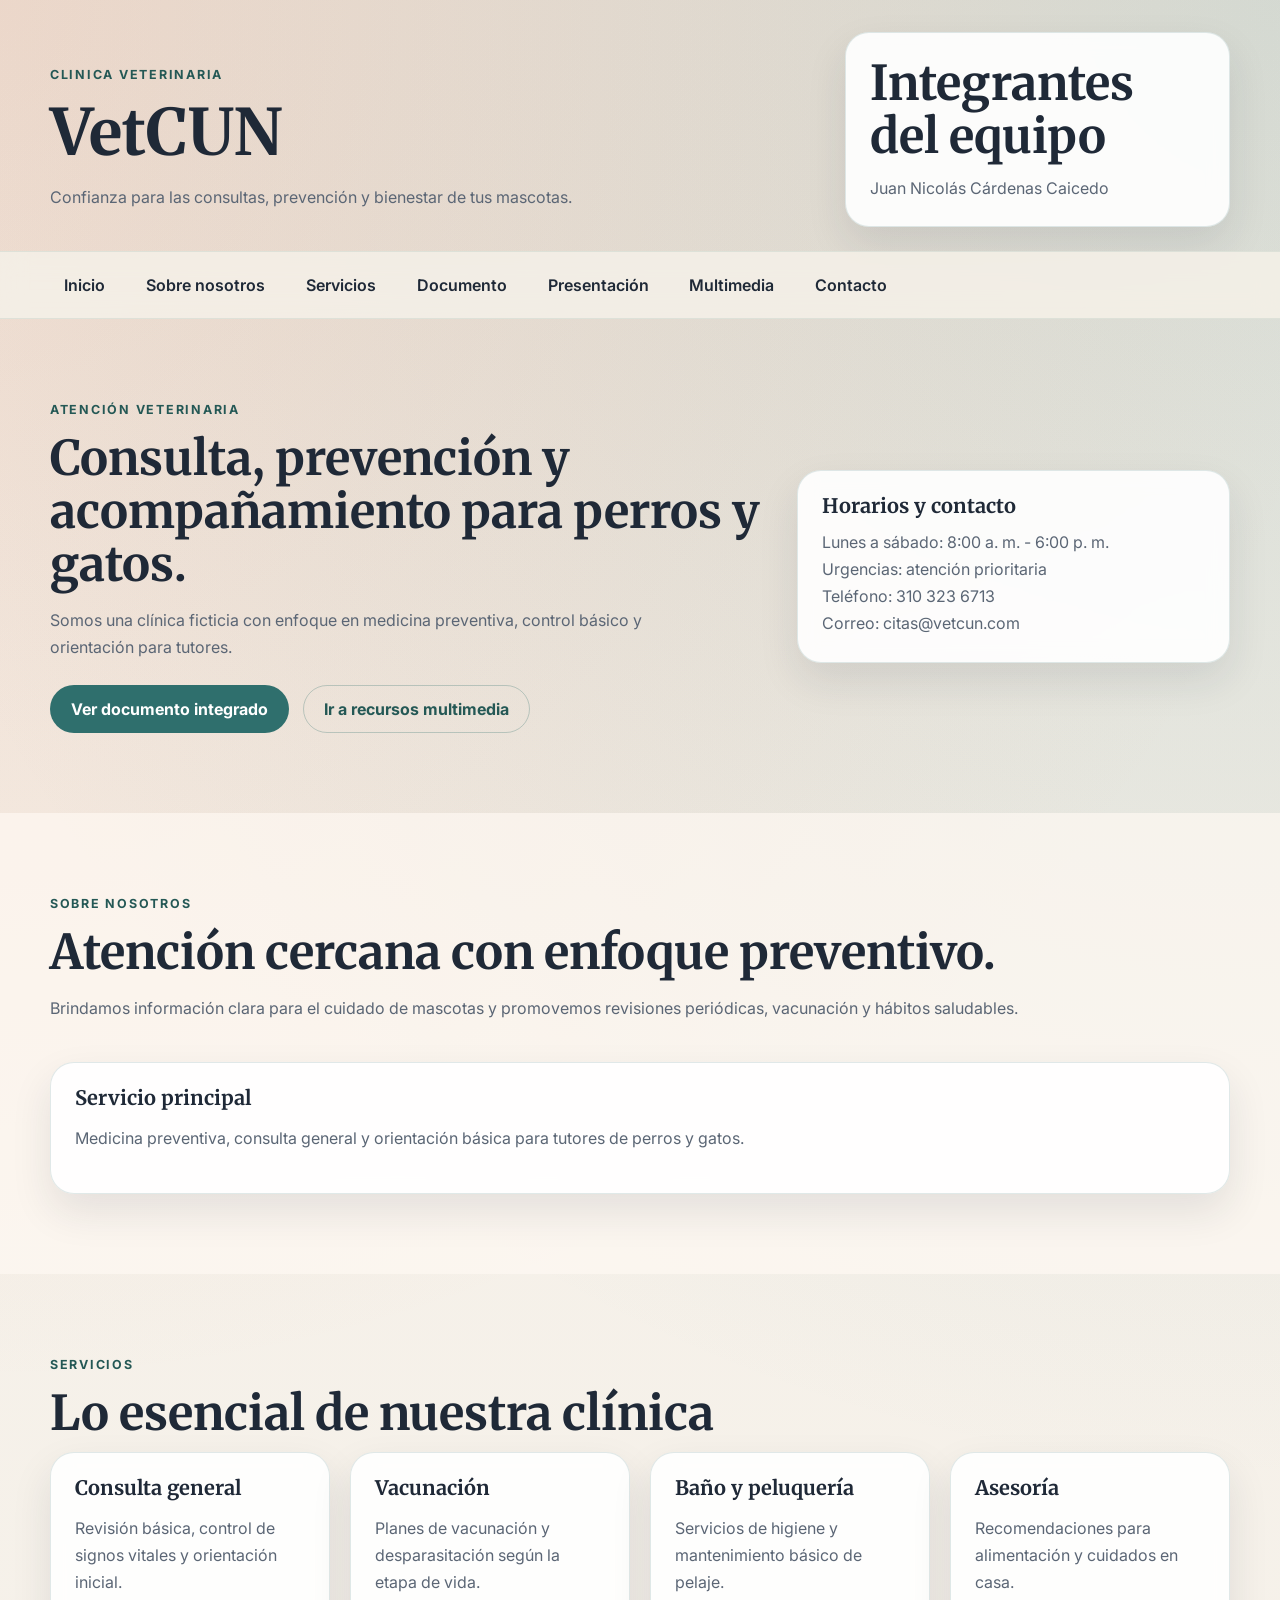
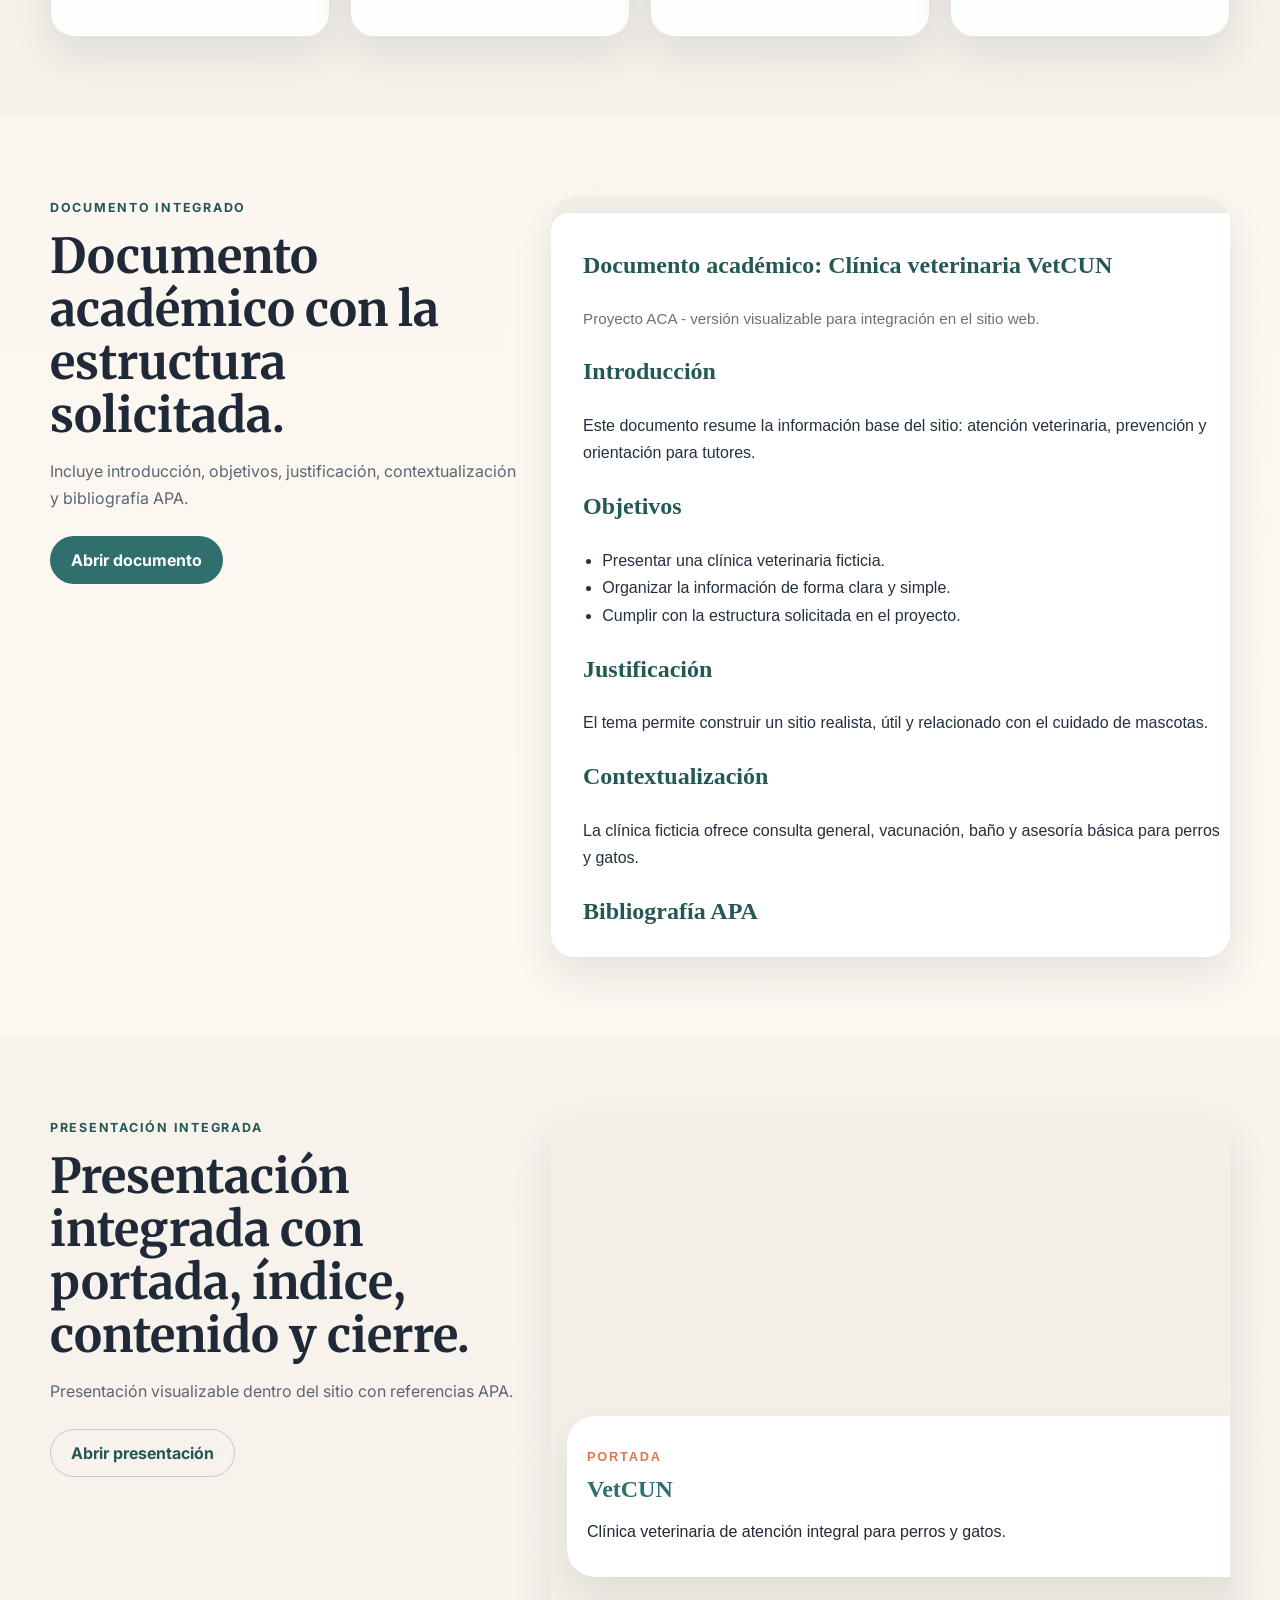
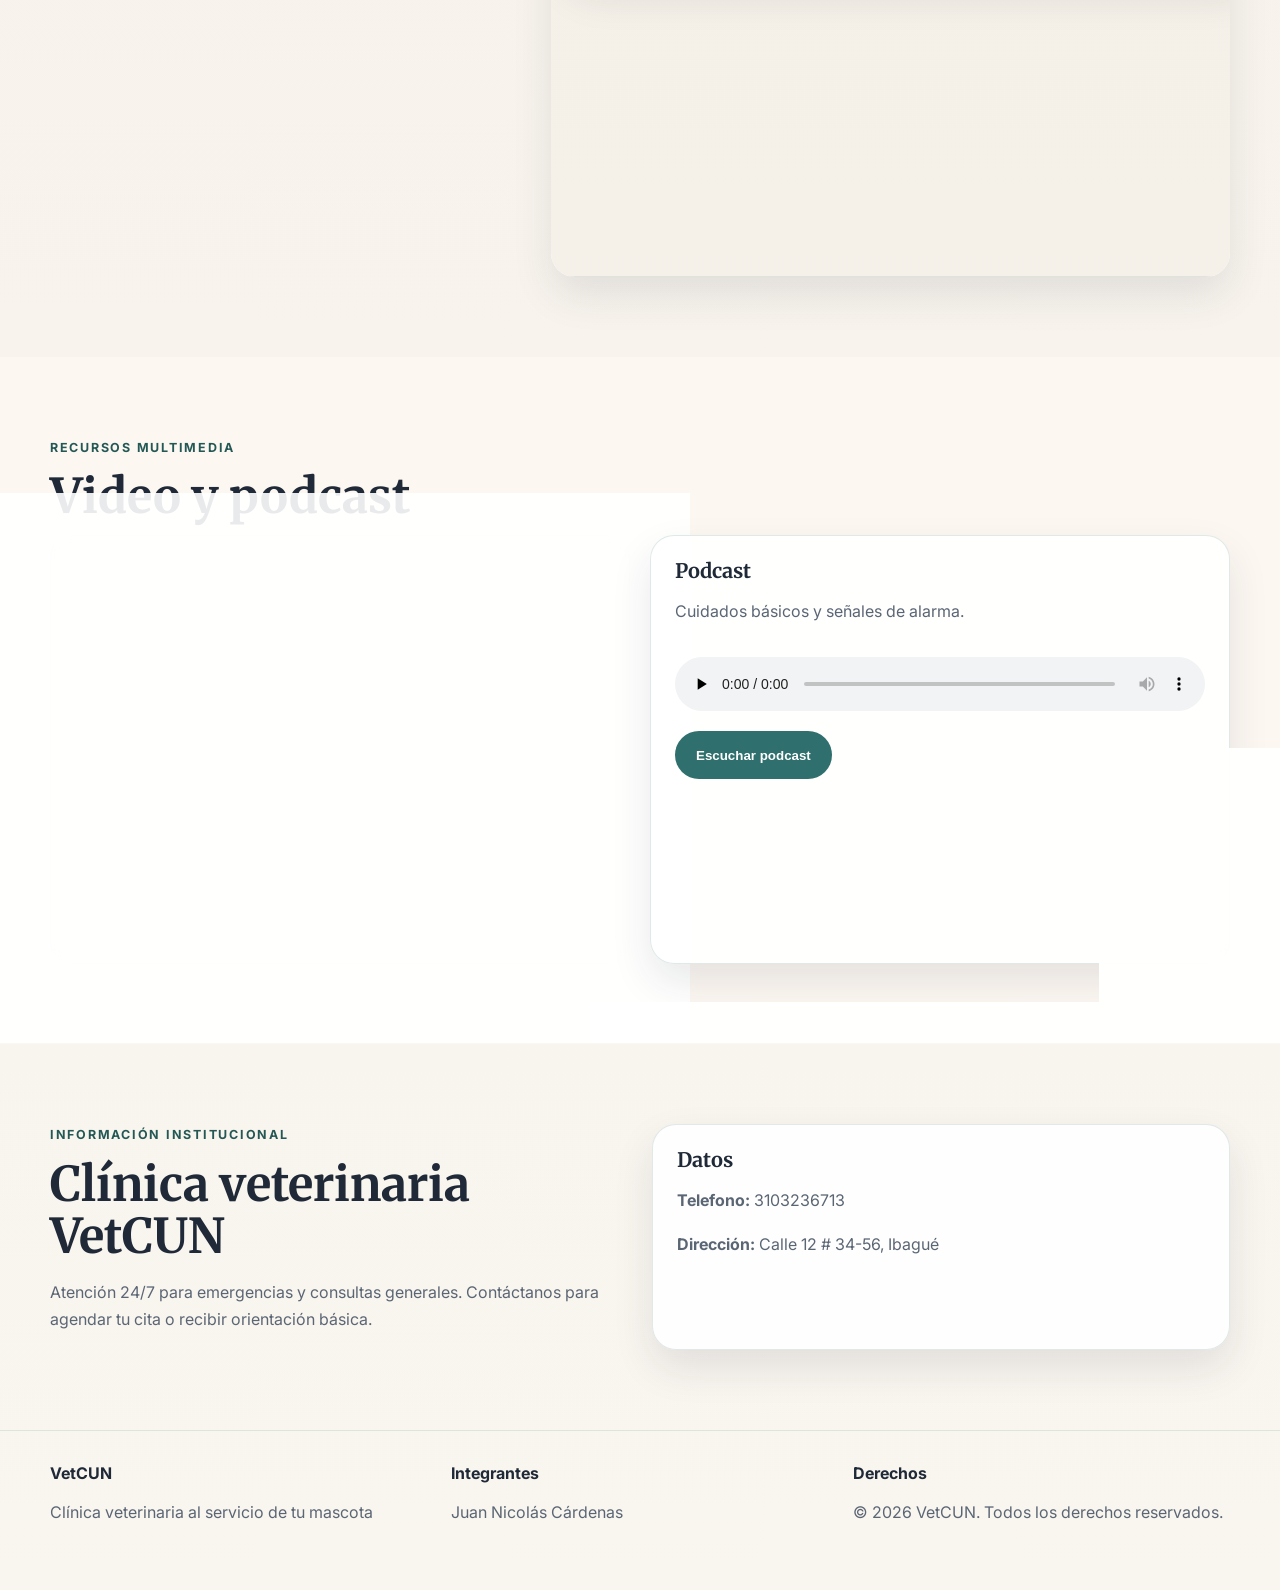
==== index.html @ 9d4de7c2 "Carga principal proyecto veterinario CUN" ====
<!DOCTYPE html>
<html lang="es">
<head>
  <meta charset="UTF-8">
  <meta name="viewport" content="width=device-width, initial-scale=1.0">
  <title>VetCUN - Bienestar Veterinario</title>
  <meta name="description" content="Sitio web single page sobre bienestar y cuidado veterinario, creado como proyecto académico.">
  <link rel="preconnect" href="https://fonts.googleapis.com">
  <link rel="preconnect" href="https://fonts.gstatic.com" crossorigin>
  <link href="https://fonts.googleapis.com/css2?family=Inter:wght@400;500;600;700;800&family=Merriweather:wght@700;900&display=swap" rel="stylesheet">
  <link rel="stylesheet" href="styles.css">
</head>
<body>
  <a class="skip-link" href="#contenido">Saltar al contenido principal</a>

  <header class="site-header">
    <div class="container header-grid">
      <div>
        <p class="eyebrow">CLINICA VETERINARIA</p>
        <h1>VetCUN</h1>
        <p class="header-subtitle">Confianza para las consultas, prevención y bienestar de tus mascotas.</p>
      </div>

      <div class="team-card">
        <h2>Integrantes del equipo</h2>
        <ul>
          <li>Juan Nicolás Cárdenas Caicedo</li>
        </ul>
      </div>
    </div>

    <nav class="site-nav" aria-label="Navegación principal">
      <div class="container nav-inner">
        <a href="#inicio">Inicio</a>
        <a href="#sobre">Sobre nosotros</a>
        <a href="#servicios">Servicios</a>
        <a href="#documento">Documento</a>
        <a href="#presentacion">Presentación</a>
        <a href="#multimedia">Multimedia</a>
        <a href="#contacto">Contacto</a>
      </div>
    </nav>
  </header>

  <main id="contenido">
    <section id="inicio" class="hero section">
      <div class="container hero-grid">
        <div class="hero-copy">
          <p class="section-label">Atención veterinaria</p>
          <h2>Consulta, prevención y acompañamiento para perros y gatos.</h2>
          <p>
            Somos una clínica ficticia con enfoque en medicina preventiva, control básico y orientación para tutores.
          </p>
          <div class="hero-actions">
            <a class="button button-primary" href="#documento">Ver documento integrado</a>
            <a class="button button-secondary" href="#multimedia">Ir a recursos multimedia</a>
          </div>
        </div>

        <aside class="hero-panel" aria-label="Resumen del proyecto">
          <h3>Horarios y contacto</h3>
          <ul>
            <li>Lunes a sábado: 8:00 a. m. - 6:00 p. m.</li>
            <li>Urgencias: atención prioritaria</li>
            <li>Teléfono: 310 323 6713</li>
            <li>Correo: citas@vetcun.com</li>
          </ul>
        </aside>
      </div>
    </section>

    <section id="sobre" class="section section-alt">
      <div class="container two-column">
        <div>
          <p class="section-label">Sobre nosotros</p>
          <h2>Atención cercana con enfoque preventivo.</h2>
          <p>
            Brindamos información clara para el cuidado de mascotas y promovemos revisiones periódicas, vacunación
            y hábitos saludables.
          </p>
        </div>
        <div class="info-card">
          <h3>Servicio principal</h3>
          <p>
            Medicina preventiva, consulta general y orientación básica para tutores de perros y gatos.
          </p>
        </div>
      </div>
    </section>

    <section id="servicios" class="section">
      <div class="container">
        <p class="section-label">Servicios</p>
        <h2>Lo esencial de nuestra clínica</h2>
        <div class="cards-grid compact-grid">
          <article class="card">
            <h3>Consulta general</h3>
            <p>Revisión básica, control de signos vitales y orientación inicial.</p>
          </article>
          <article class="card">
            <h3>Vacunación</h3>
            <p>Planes de vacunación y desparasitación según la etapa de vida.</p>
          </article>
          <article class="card">
            <h3>Baño y peluquería</h3>
            <p>Servicios de higiene y mantenimiento básico de pelaje.</p>
          </article>
          <article class="card">
            <h3>Asesoría</h3>
            <p>Recomendaciones para alimentación y cuidados en casa.</p>
          </article>
        </div>
      </div>
    </section>

    <section id="documento" class="section section-alt">
      <div class="container embedded-layout">
        <div>
          <p class="section-label">Documento integrado</p>
          <h2>Documento académico con la estructura solicitada.</h2>
          <p>
            Incluye introducción, objetivos, justificación, contextualización y bibliografía APA.
          </p>
          <div class="resource-actions">
            <a class="button button-primary" href="documento-academico.html" target="_blank" rel="noopener noreferrer">Abrir documento</a>
          </div>
        </div>
        <iframe title="Documento académico integrado" src="documento-academico.html"></iframe>
      </div>
    </section>

    <section id="presentacion" class="section">
      <div class="container embedded-layout alternate">
        <div>
          <p class="section-label">Presentación integrada</p>
          <h2>Presentación integrada con portada, índice, contenido y cierre.</h2>
          <p>
            Presentación visualizable dentro del sitio con referencias APA.
          </p>
          <div class="resource-actions">
            <a class="button button-secondary" href="presentacion.html" target="_blank" rel="noopener noreferrer">Abrir presentación</a>
          </div>
        </div>
        <iframe title="Presentación integrada" src="presentacion.html"></iframe>
      </div>
    </section>

    <section id="multimedia" class="section section-alt">
      <div class="container">
        <p class="section-label">Recursos multimedia</p>
        <h2>Video y podcast</h2>
        <div class="media-grid">
          <article class="media-card">
            <h3>Cuidados</h3>
            <p>Como cuidar tu mascota</p>
            <div class="video-wrapper">
              <iframe
                src="https://www.youtube.com/embed/CXzvdh4S7lk?si=jl5wc9fbbXl7BGQt"
                title="Video sobre cuidado veterinario"
                allow="accelerometer; autoplay; clipboard-write; encrypted-media; gyroscope; picture-in-picture"
                allowfullscreen></iframe>
            </div>
          </article>

          <article class="media-card">
            <h3>Podcast</h3>
            <p>Cuidados básicos y señales de alarma.</p>
            <audio controls preload="none">
              <source src="https://www.soundhelix.com/examples/mp3/SoundHelix-Song-1.mp3" type="audio/mpeg">
              Tu navegador no soporta el elemento de audio.
            </audio>
            <button class="button button-primary podcast-button" type="button" data-modal-open>Escuchar podcast</button>
          </article>
        </div>
      </div>
    </section>

    <section id="contacto" class="section">
      <div class="container contact-grid">
        <div>
          <p class="section-label">Información institucional</p>
          <h2>Clínica veterinaria VetCUN</h2>
          <p>
            Atención 24/7 para emergencias y consultas generales. Contáctanos para agendar tu cita o recibir orientación básica.
          </p>
        </div>
        <div class="info-card">
          <h3>Datos</h3>
          <p><strong>Telefono:</strong> 3103236713</p>
          <p><strong>Dirección:</strong> Calle 12 # 34-56, Ibagué</p>
        </div>
      </div>
    </section>
  </main>

  <footer class="site-footer">
    <div class="container footer-grid">
      <div>
        <strong>VetCUN</strong>
        <p>Clínica veterinaria al servicio de tu mascota</p>
      </div>
      <div>
        <strong>Integrantes</strong>
        <p>Juan Nicolás Cárdenas</p>
      </div>
      <div>
        <strong>Derechos</strong>
        <p>© 2026 VetCUN. Todos los derechos reservados.</p>
      </div>
    </div>
  </footer>

  <dialog class="modal" id="podcast-modal" aria-labelledby="podcast-modal-title">
    <form method="dialog" class="modal-backdrop">
      <button class="sr-only" value="cancel" aria-label="Cerrar ventana">Cerrar</button>
    </form>
    <div class="modal-dialog">
      <button class="modal-close" type="submit" formmethod="dialog" value="cancel" aria-label="Cerrar ventana">×</button>
      <h2 id="podcast-modal-title">Contexto del podcast</h2>
      <p>
        El podcast resume recomendaciones prácticas sobre alimentación, higiene, vacunación y observación diaria
        para mejorar la calidad de vida de perros y gatos.
      </p>
      <p>
        Puedes usarlo como apoyo oral durante la exposición del proyecto o reemplazar el enlace por una grabación propia.
      </p>
    </div>
  </dialog>

  <script src="script.js"></script>
</body>
</html>
---- styles.css ----
:root {
  color-scheme: light;
  --bg: #f4efe7;
  --bg-alt: #fffaf3;
  --surface: rgba(255, 255, 255, 0.9);
  --surface-strong: #ffffff;
  --text: #1f2937;
  --muted: #5b6675;
  --primary: #2f6f6d;
  --primary-dark: #245855;
  --accent: #d97852;
  --border: rgba(47, 111, 109, 0.15);
  --shadow: 0 18px 40px rgba(31, 41, 55, 0.1);
  --radius: 24px;
  --max-width: 1180px;
}

* {
  box-sizing: border-box;
}

html {
  scroll-behavior: smooth;
}

body {
  margin: 0;
  font-family: 'Inter', sans-serif;
  color: var(--text);
  background:
    radial-gradient(circle at top left, rgba(217, 120, 82, 0.18), transparent 28%),
    radial-gradient(circle at top right, rgba(47, 111, 109, 0.16), transparent 30%),
    linear-gradient(180deg, var(--bg) 0%, #f9f5ef 100%);
}

img, iframe {
  max-width: 100%;
}

iframe {
  border: 0;
}

.container {
  width: min(100% - 2rem, var(--max-width));
  margin: 0 auto;
}

.skip-link {
  position: absolute;
  left: -999px;
  top: 1rem;
  background: var(--primary);
  color: white;
  padding: 0.75rem 1rem;
  border-radius: 999px;
  z-index: 999;
}

.skip-link:focus {
  left: 1rem;
}

.sr-only {
  position: absolute;
  width: 1px;
  height: 1px;
  padding: 0;
  margin: -1px;
  overflow: hidden;
  clip: rect(0, 0, 0, 0);
  white-space: nowrap;
  border: 0;
}

.site-header {
  padding: 2rem 0 0;
}

.header-grid,
.hero-grid,
.two-column,
.embedded-layout,
.contact-grid,
.footer-grid {
  display: grid;
  gap: 1.5rem;
}

.header-grid {
  grid-template-columns: 2fr 1fr;
  align-items: end;
  padding-bottom: 1.5rem;
}

.eyebrow,
.section-label {
  margin: 0 0 0.75rem;
  text-transform: uppercase;
  letter-spacing: 0.14em;
  font-size: 0.78rem;
  font-weight: 700;
  color: var(--primary-dark);
}

h1,
h2,
h3 {
  margin: 0 0 0.75rem;
  line-height: 1.1;
  font-family: 'Merriweather', serif;
}

h1 {
  font-size: clamp(2.4rem, 5vw, 4.5rem);
}

h2 {
  font-size: clamp(1.8rem, 4vw, 3rem);
}

h3 {
  font-size: 1.25rem;
}

p,
li {
  color: var(--muted);
  line-height: 1.7;
}

.team-card,
.card,
.info-card,
.hero-panel,
.media-card,
.modal-dialog {
  background: var(--surface);
  border: 1px solid var(--border);
  border-radius: var(--radius);
  box-shadow: var(--shadow);
  backdrop-filter: blur(10px);
}

.team-card,
.card,
.info-card,
.hero-panel,
.media-card {
  padding: 1.5rem;
}

.team-card ul,
.hero-panel ul {
  margin: 0;
  padding: 0;
  list-style: none;
}

.header-subtitle {
  max-width: 42rem;
}

.site-nav {
  position: sticky;
  top: 0;
  z-index: 40;
  background: rgba(244, 239, 231, 0.92);
  border-top: 1px solid rgba(47, 111, 109, 0.1);
  border-bottom: 1px solid rgba(47, 111, 109, 0.1);
  backdrop-filter: blur(12px);
}

.nav-inner {
  display: flex;
  flex-wrap: wrap;
  gap: 0.75rem;
  padding: 0.9rem 0;
}

.nav-inner a {
  color: var(--text);
  text-decoration: none;
  font-weight: 600;
  padding: 0.55rem 0.9rem;
  border-radius: 999px;
}

.nav-inner a:hover,
.nav-inner a:focus {
  background: rgba(47, 111, 109, 0.12);
  color: var(--primary-dark);
}

.section {
  padding: 5rem 0;
}

.section-alt {
  background: rgba(255, 250, 243, 0.68);
}

.hero-grid {
  grid-template-columns: 1.5fr 0.9fr;
  align-items: center;
}

.hero-copy p {
  max-width: 38rem;
}

.hero-actions,
.resource-actions {
  display: flex;
  flex-wrap: wrap;
  gap: 0.9rem;
  margin-top: 1.5rem;
}

.button {
  display: inline-flex;
  align-items: center;
  justify-content: center;
  min-height: 48px;
  padding: 0.8rem 1.25rem;
  border-radius: 999px;
  border: 1px solid transparent;
  text-decoration: none;
  font-weight: 700;
  cursor: pointer;
}

.button-primary {
  background: var(--primary);
  color: white;
}

.button-primary:hover,
.button-primary:focus {
  background: var(--primary-dark);
}

.button-secondary {
  background: transparent;
  color: var(--primary-dark);
  border-color: rgba(47, 111, 109, 0.28);
}

.button-secondary:hover,
.button-secondary:focus {
  background: rgba(47, 111, 109, 0.08);
}

.cards-grid,
.media-grid {
  display: grid;
  grid-template-columns: repeat(4, 1fr);
  gap: 1.25rem;
}

.embedded-layout {
  grid-template-columns: 0.95fr 1.35fr;
  align-items: stretch;
}

.embedded-layout iframe {
  width: 100%;
  min-height: 760px;
  border-radius: var(--radius);
  background: white;
  box-shadow: var(--shadow);
}

.media-grid {
  grid-template-columns: repeat(2, 1fr);
}

.video-wrapper {
  margin-top: 1rem;
  position: relative;
  padding-top: 56.25%;
  border-radius: 18px;
  overflow: hidden;
}

.video-wrapper iframe {
  position: absolute;
  inset: 0;
  width: 100%;
  height: 100%;
}

audio {
  width: 100%;
  margin-top: 1rem;
  margin-bottom: 1rem;
}

.contact-grid,
.footer-grid {
  grid-template-columns: repeat(2, 1fr);
}

.site-footer {
  padding: 2rem 0 3rem;
  border-top: 1px solid rgba(47, 111, 109, 0.12);
}

.footer-grid {
  grid-template-columns: repeat(3, 1fr);
}

.modal {
  position: fixed;
  inset: 0;
  display: none;
  align-items: center;
  justify-content: center;
  padding: 1.25rem;
  z-index: 100;
  border: 0;
  background: transparent;
}

.modal[open] {
  display: flex;
}

.modal-backdrop {
  position: absolute;
  inset: 0;
  background: rgba(15, 23, 42, 0.5);
}

.modal-dialog {
  position: relative;
  z-index: 1;
  width: min(100%, 560px);
  padding: 1.75rem;
  background: var(--surface-strong);
  border: 1px solid var(--border);
  border-radius: var(--radius);
  box-shadow: var(--shadow);
}

.modal-close {
  position: absolute;
  top: 0.75rem;
  right: 0.75rem;
  width: 2rem;
  height: 2rem;
  border: 0;
  border-radius: 50%;
  background: rgba(47, 111, 109, 0.1);
  color: var(--primary-dark);
  font-size: 1.25rem;
  cursor: pointer;
}

@media (max-width: 980px) {
  .header-grid,
  .hero-grid,
  .two-column,
  .embedded-layout,
  .contact-grid,
  .footer-grid,
  .cards-grid,
  .media-grid {
    grid-template-columns: 1fr;
  }

  .section {
    padding: 4rem 0;
  }

  .embedded-layout iframe {
    min-height: 650px;
  }
}

@media (max-width: 640px) {
  .container {
    width: min(100% - 1.25rem, var(--max-width));
  }

  .nav-inner {
    gap: 0.4rem;
  }

  .nav-inner a,
  .button {
    width: 100%;
  }

  .hero-actions,
  .resource-actions {
    flex-direction: column;
  }

  .embedded-layout iframe {
    min-height: 560px;
  }
}
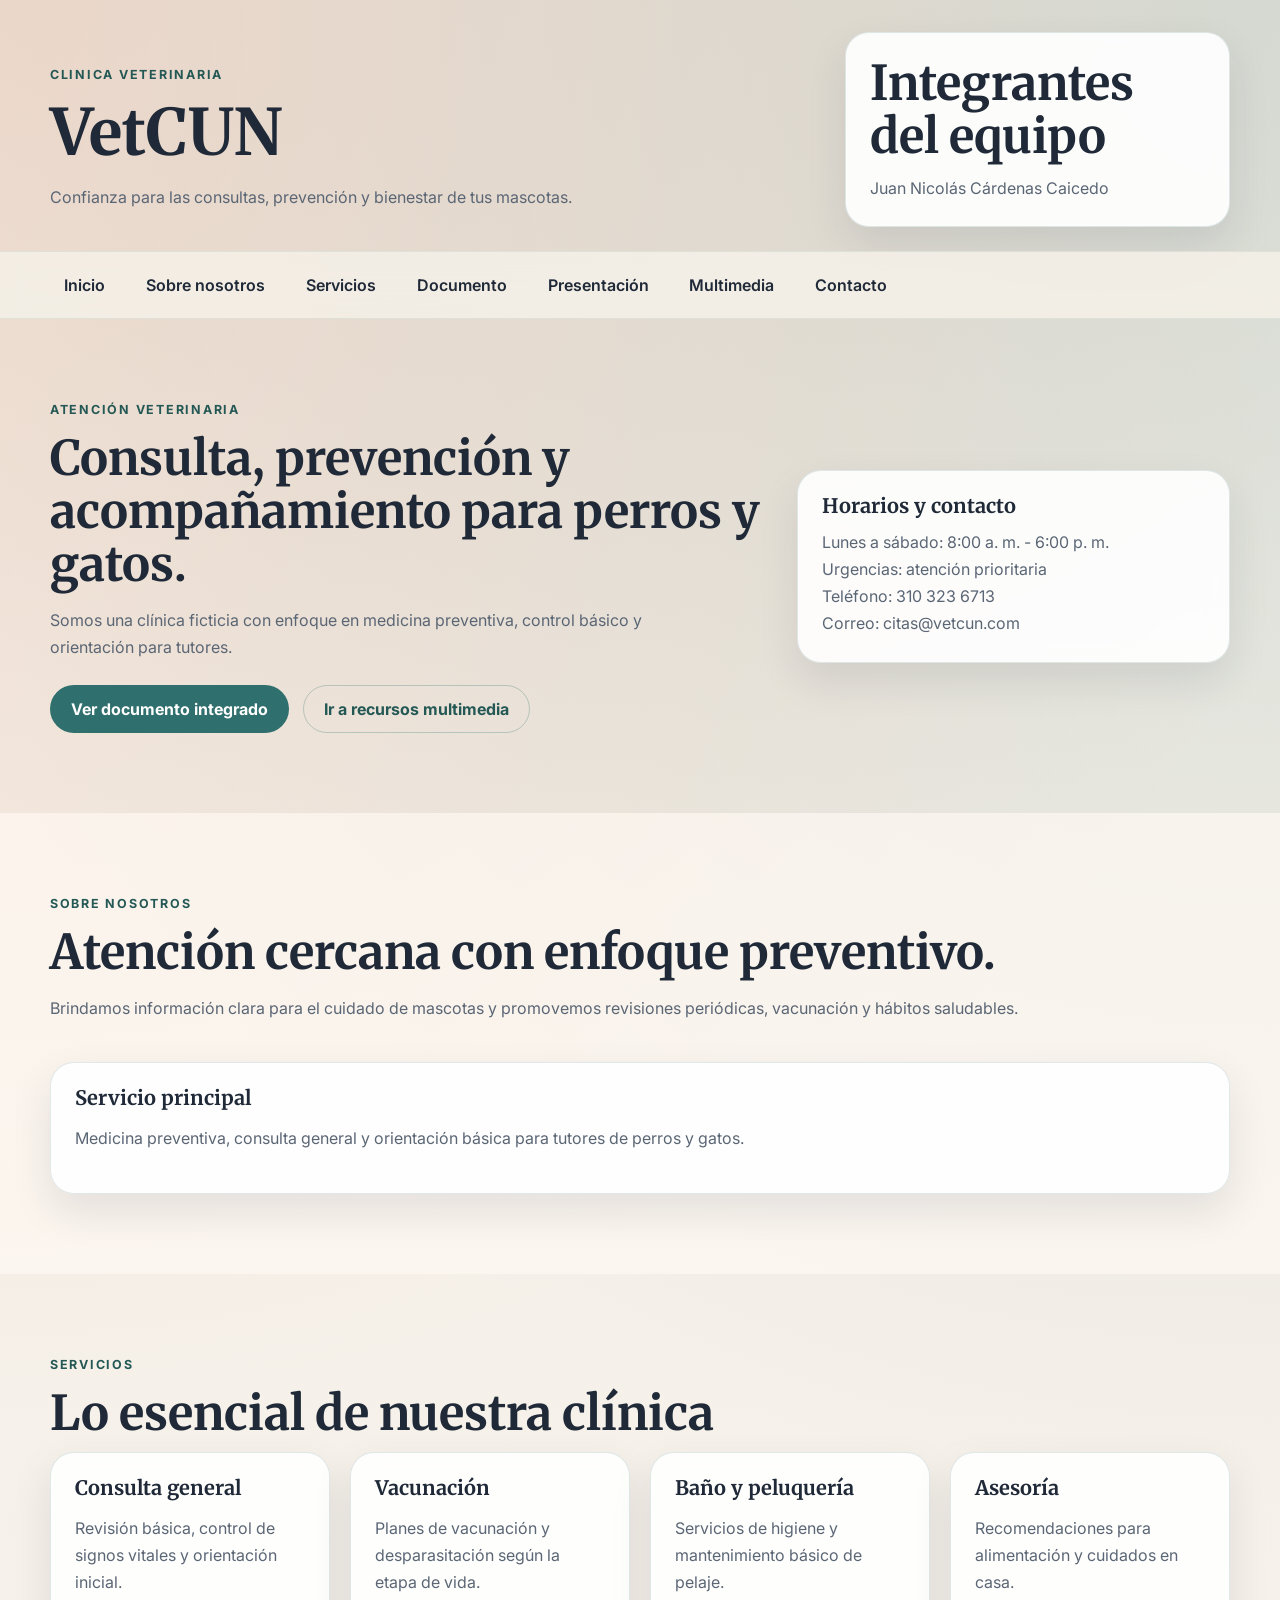
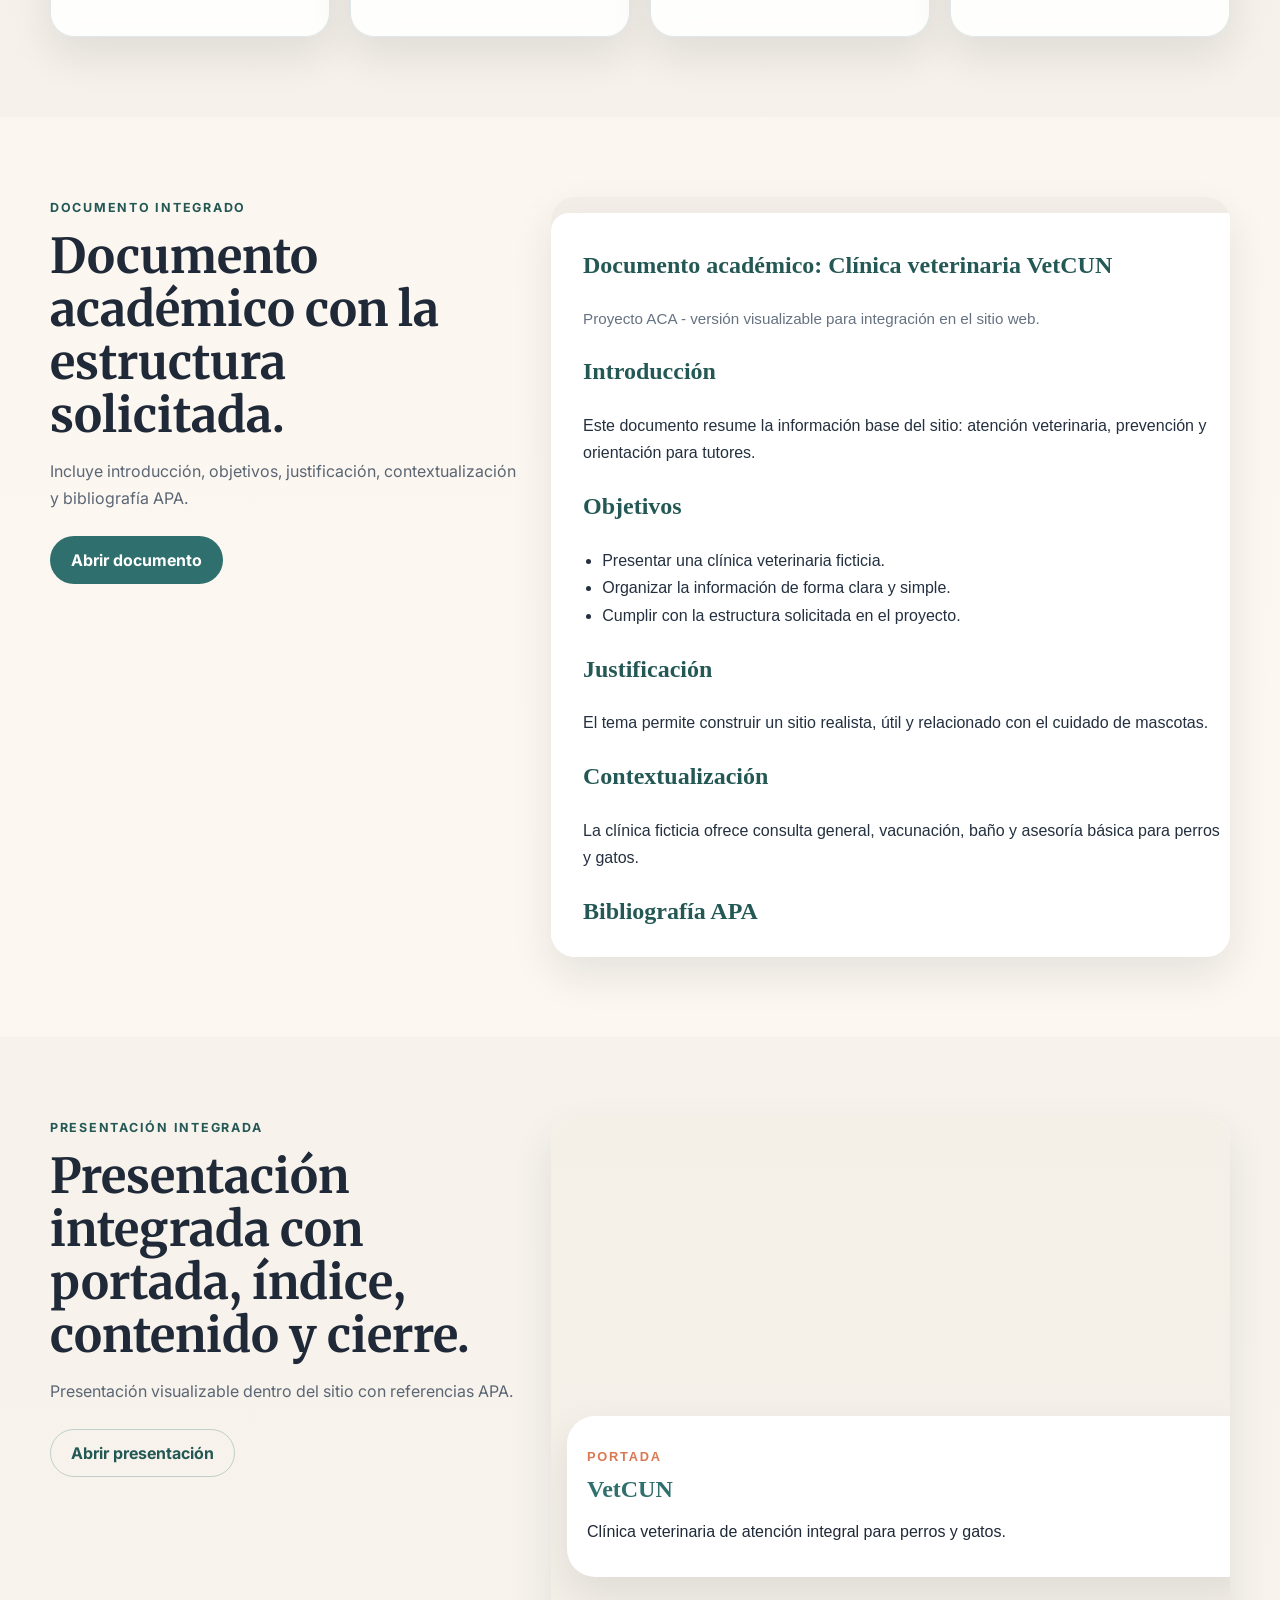
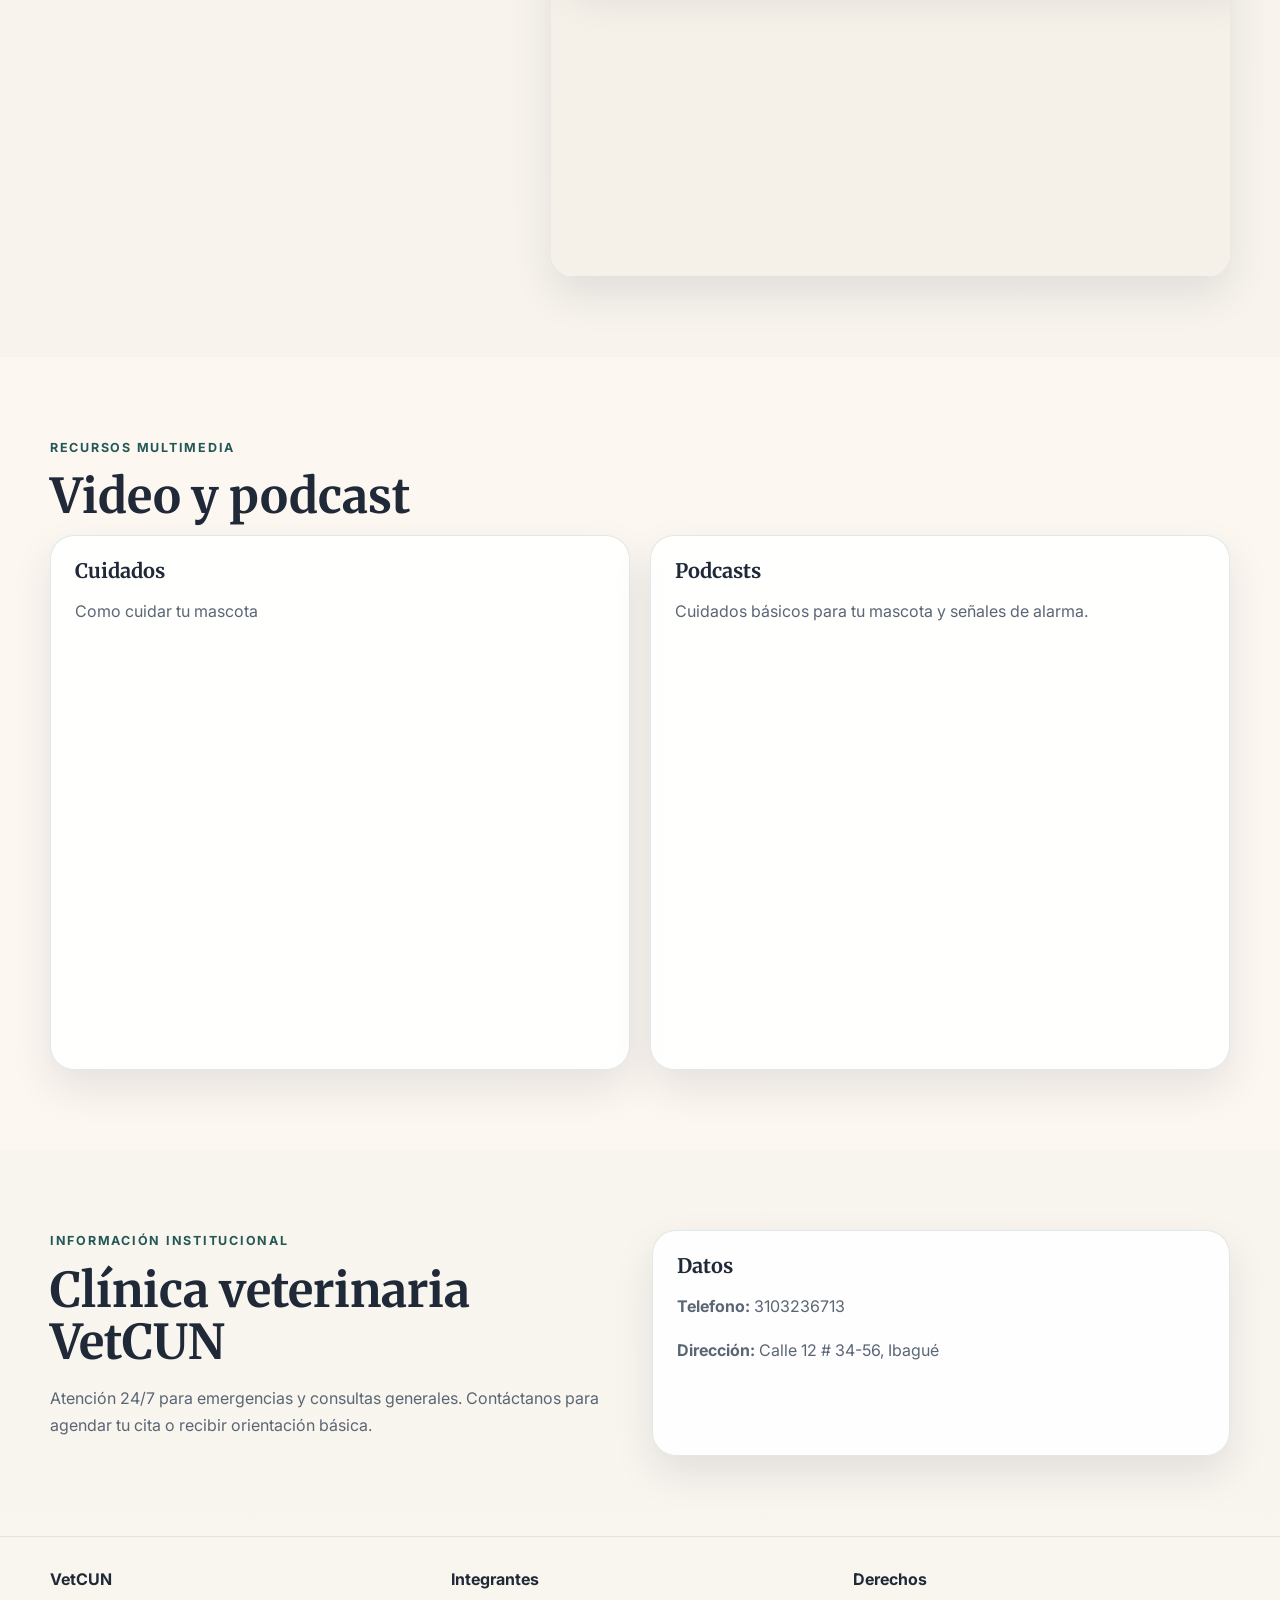
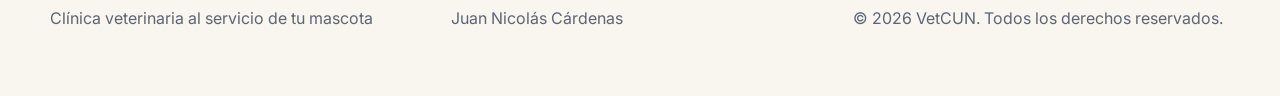
==== commit 16d0e9d8: "Ajustes podcasts implementados" ====
--- a/index.html
+++ b/index.html
@@ -163,13 +163,14 @@
           </article>
 
           <article class="media-card">
-            <h3>Podcast</h3>
-            <p>Cuidados básicos y señales de alarma.</p>
-            <audio controls preload="none">
+            <h3>Podcasts</h3>
+            <p>Cuidados básicos para tu mascota y señales de alarma.</p>
+            <!-- <audio controls preload="none">
               <source src="https://www.soundhelix.com/examples/mp3/SoundHelix-Song-1.mp3" type="audio/mpeg">
               Tu navegador no soporta el elemento de audio.
-            </audio>
-            <button class="button button-primary podcast-button" type="button" data-modal-open>Escuchar podcast</button>
+            </audio> -->
+            <iframe src="https://www.ivoox.com/player_es_podcast_835441_zp_1.html" width="100%" height="400" frameborder="0" allowfullscreen="" scrolling="no" loading="lazy"></iframe>
+            <!-- <button class="button button-primary podcast-button" type="button" data-modal-open>Escuchar podcast</button> -->
           </article>
         </div>
       </div>
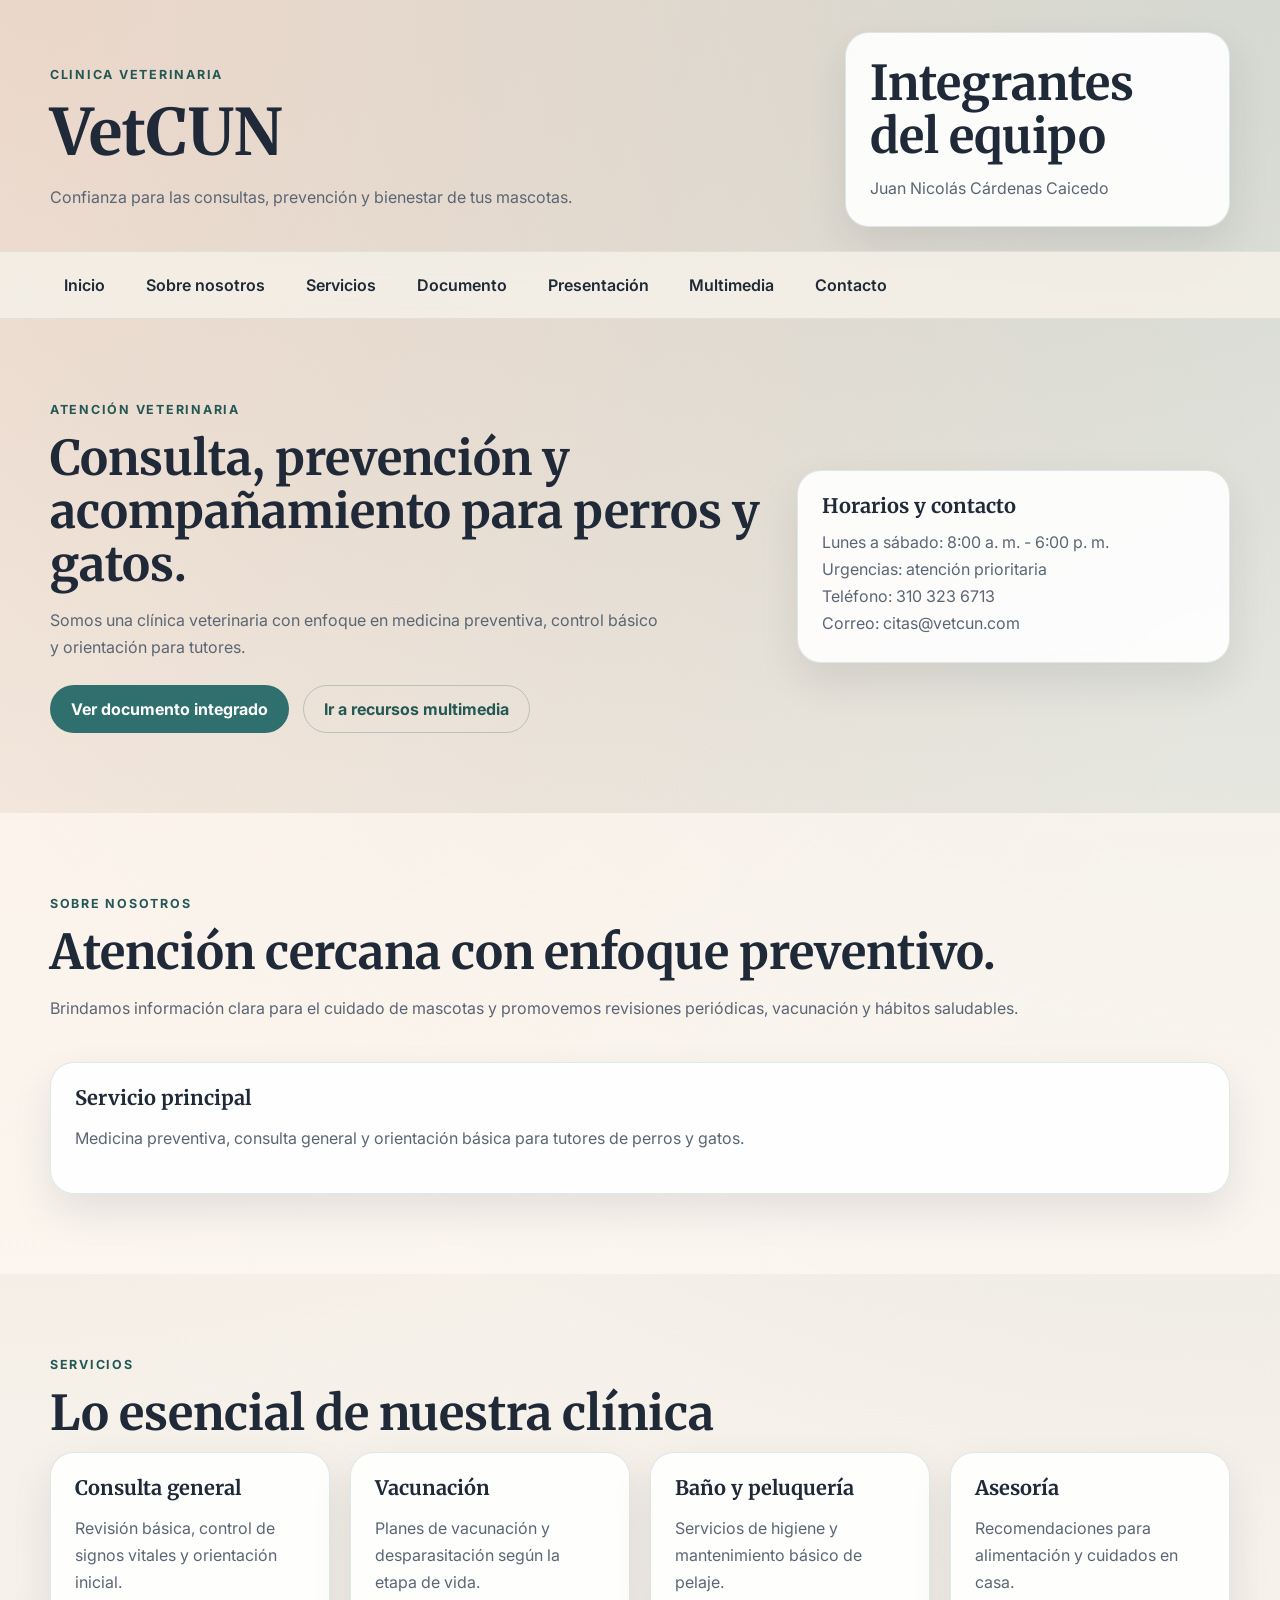
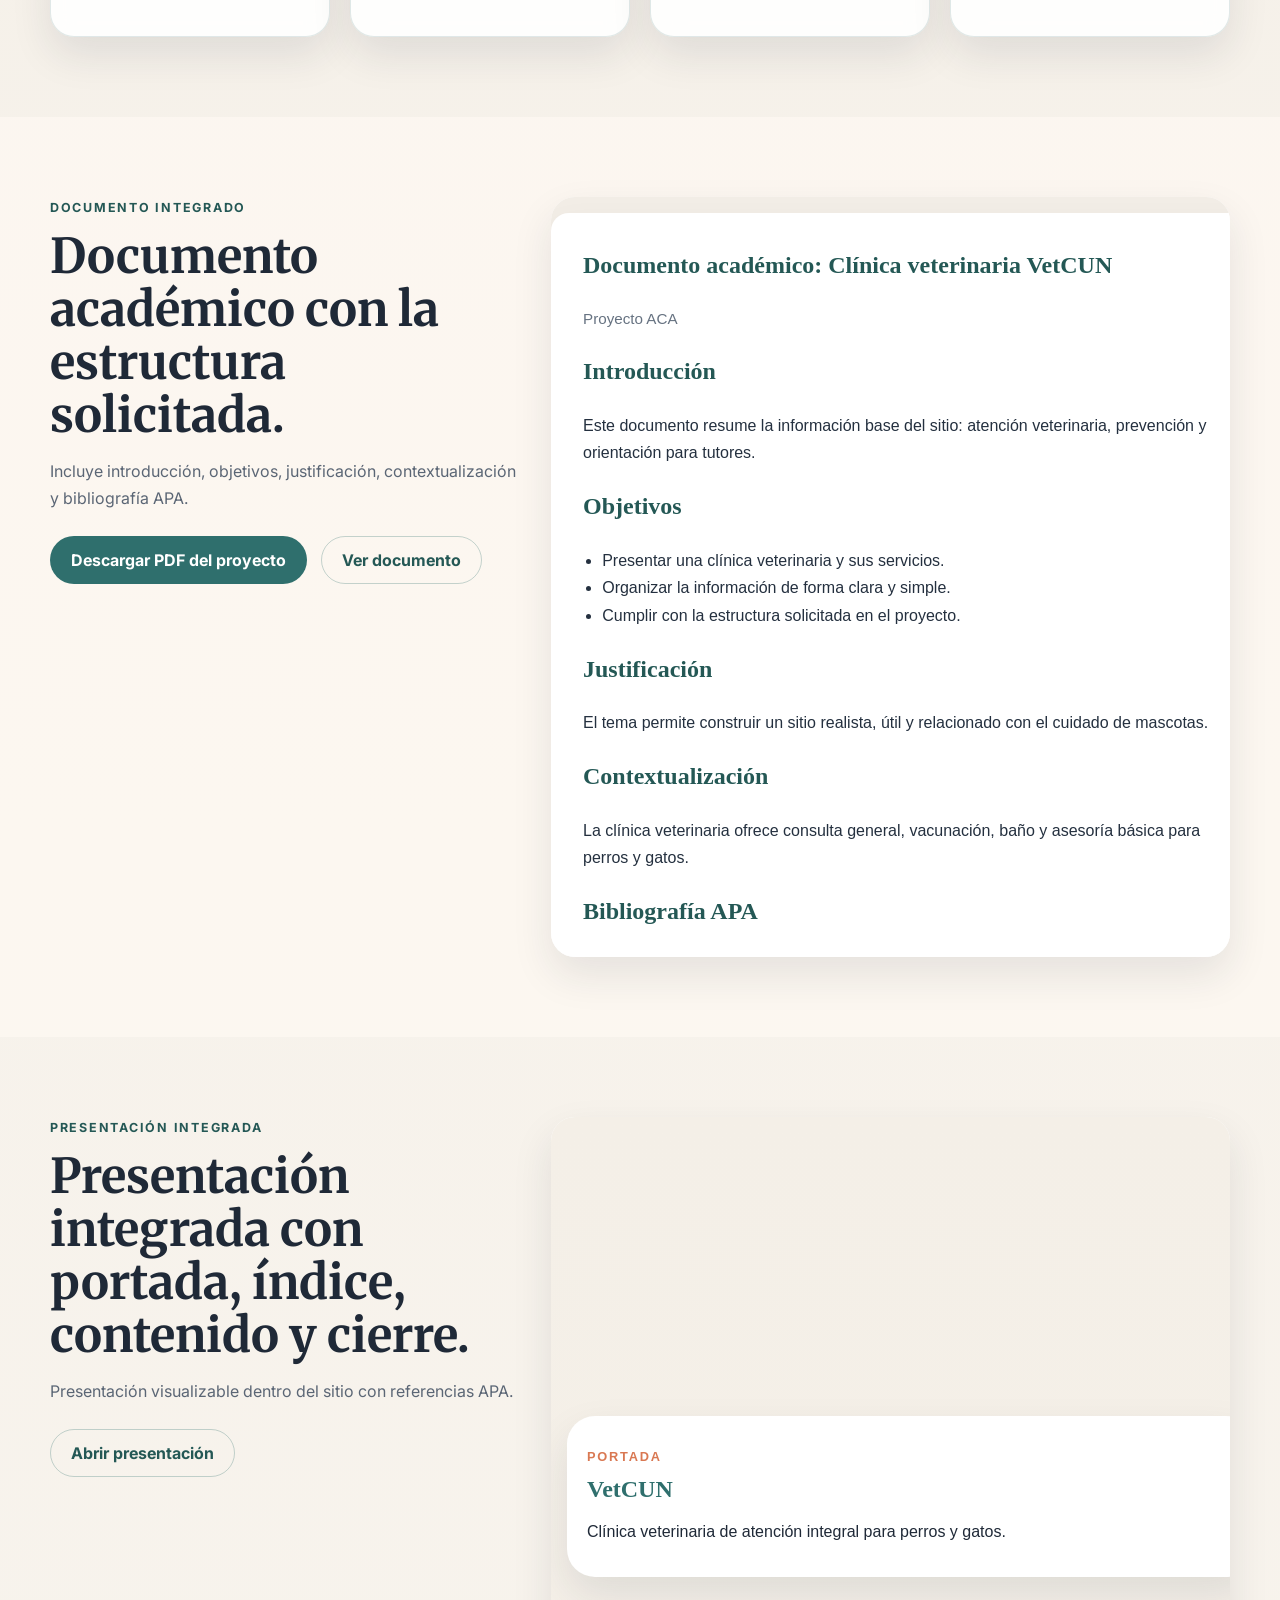
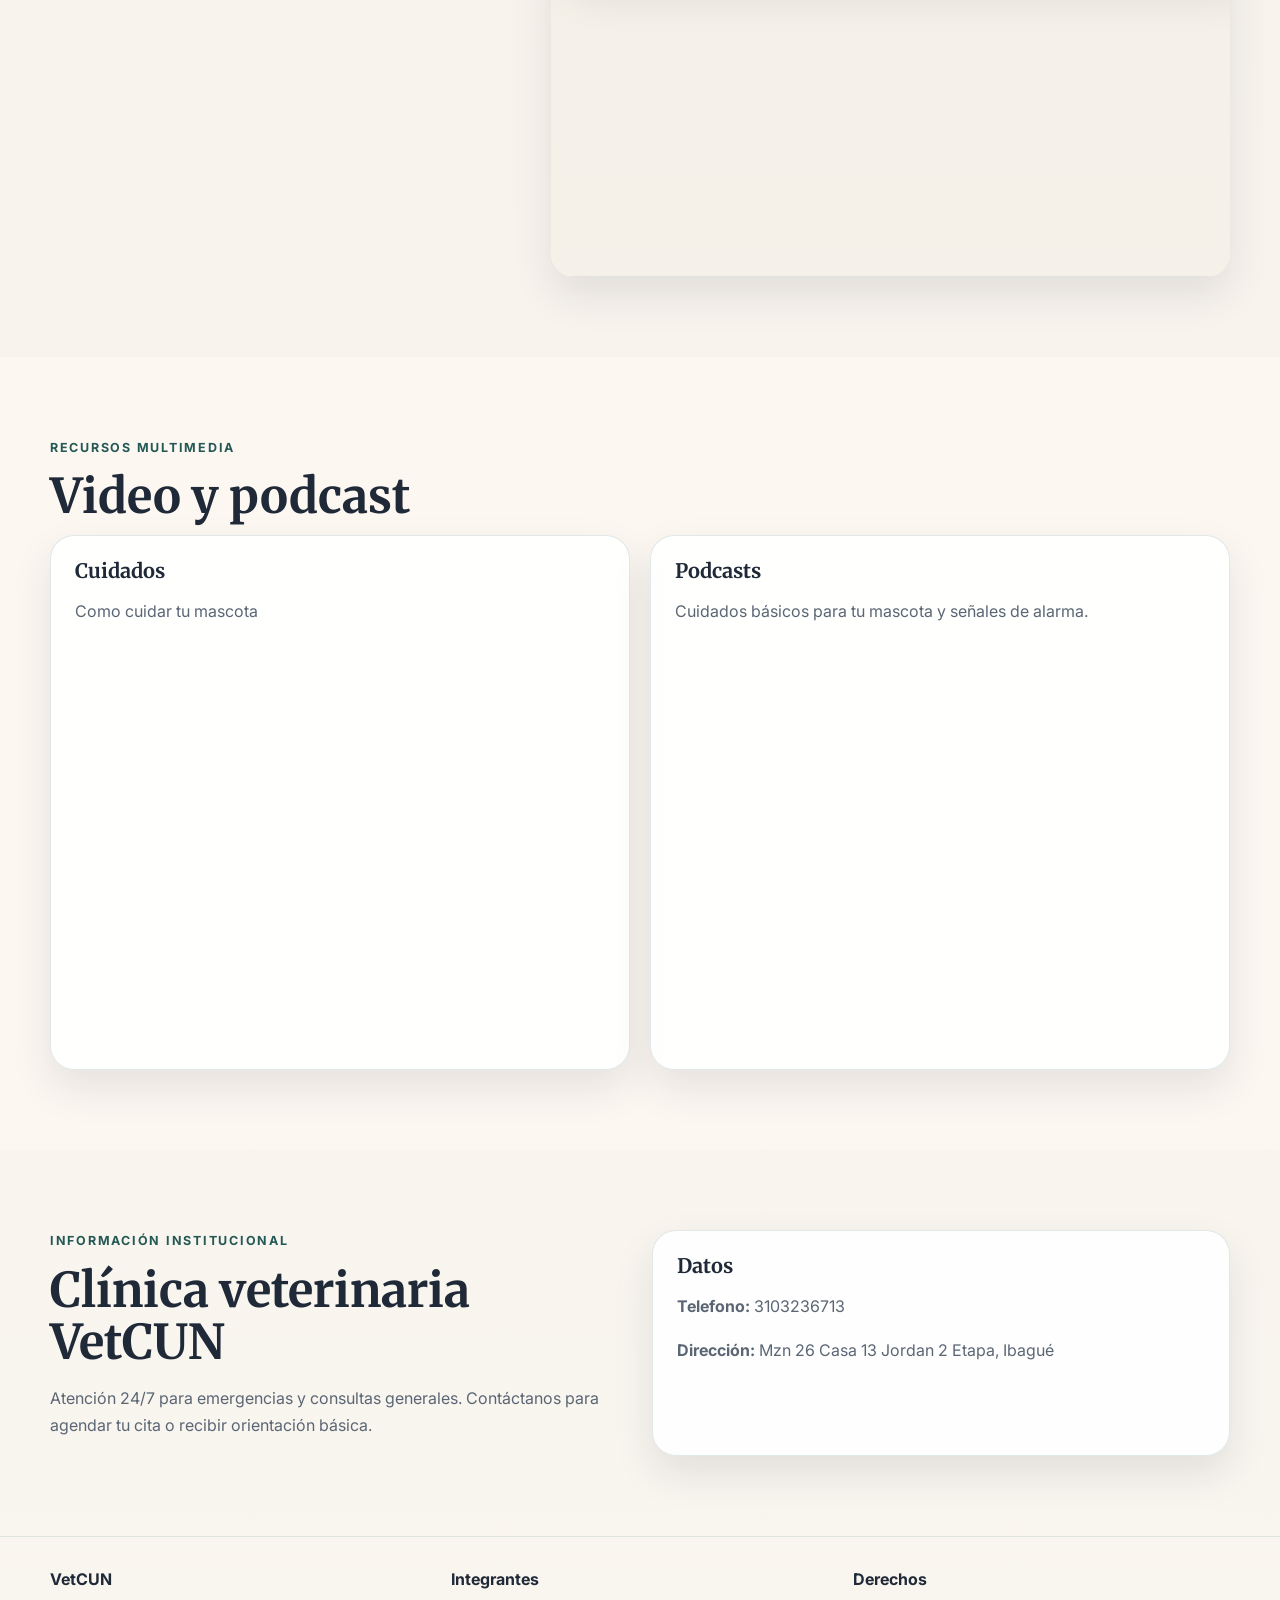
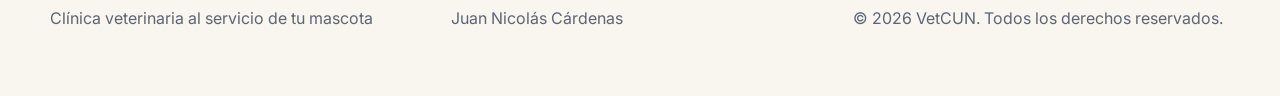
==== commit 437a82e3: "Ajustes pdf descargable con info del proyecto" ====
--- a/index.html
+++ b/index.html
@@ -49,7 +49,7 @@
           <p class="section-label">Atención veterinaria</p>
           <h2>Consulta, prevención y acompañamiento para perros y gatos.</h2>
           <p>
-            Somos una clínica ficticia con enfoque en medicina preventiva, control básico y orientación para tutores.
+            Somos una clínica veterinaria con enfoque en medicina preventiva, control básico y orientación para tutores.
           </p>
           <div class="hero-actions">
             <a class="button button-primary" href="#documento">Ver documento integrado</a>
@@ -122,7 +122,8 @@
             Incluye introducción, objetivos, justificación, contextualización y bibliografía APA.
           </p>
           <div class="resource-actions">
-            <a class="button button-primary" href="documento-academico.html" target="_blank" rel="noopener noreferrer">Abrir documento</a>
+            <a class="button button-primary" href="Página web proyecto ACA.pdf" download>Descargar PDF del proyecto</a>
+            <a class="button button-secondary" href="documento-academico.html" target="_blank" rel="noopener noreferrer">Ver documento</a>
           </div>
         </div>
         <iframe title="Documento académico integrado" src="documento-academico.html"></iframe>
@@ -188,7 +189,7 @@
         <div class="info-card">
           <h3>Datos</h3>
           <p><strong>Telefono:</strong> 3103236713</p>
-          <p><strong>Dirección:</strong> Calle 12 # 34-56, Ibagué</p>
+          <p><strong>Dirección:</strong> Mzn 26 Casa 13 Jordan 2 Etapa, Ibagué</p>
         </div>
       </div>
     </section>
